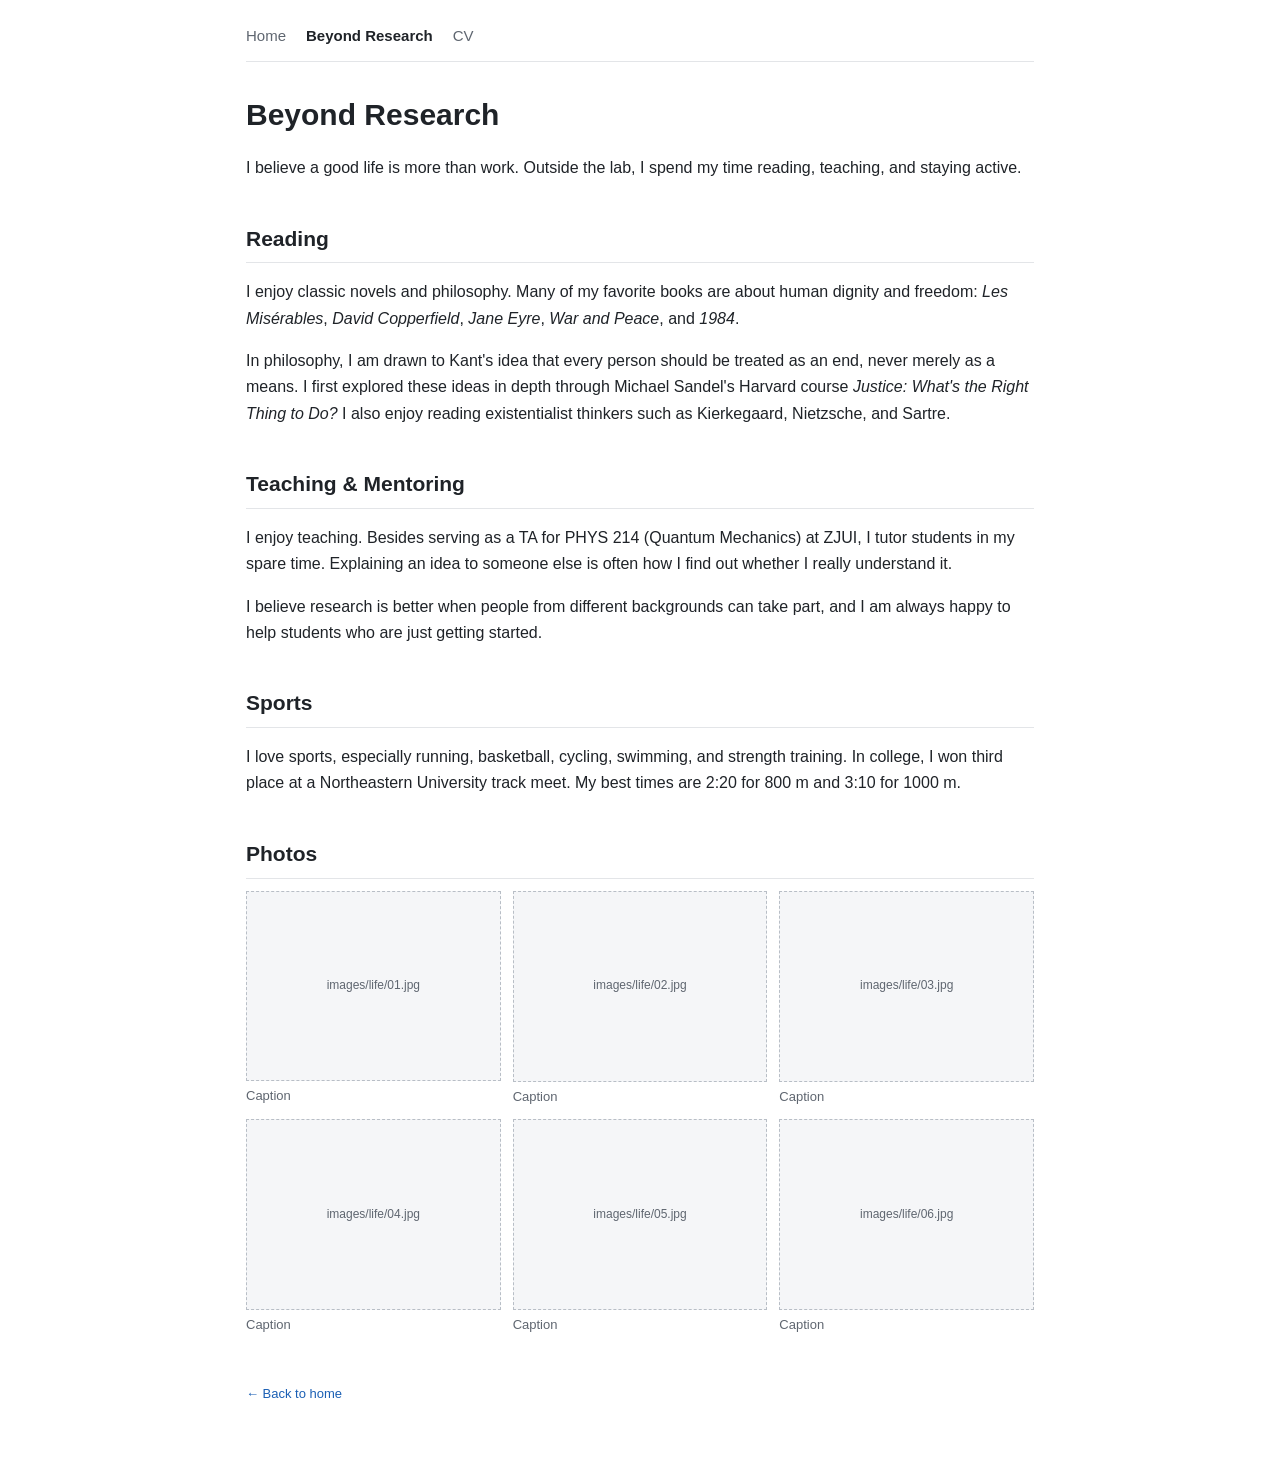
==== life.html @ d7884740 "Add files via upload" ====
<!DOCTYPE html>
<html lang="en">
<head>
<meta charset="utf-8">
<meta name="viewport" content="width=device-width, initial-scale=1">
<meta name="robots" content="noindex, nofollow">
<title>Beyond Research — Jin Liang</title>
<link rel="stylesheet" href="style.css">
</head>
<body>
<main class="page">

  <nav class="nav">
    <a href="index.html">Home</a>
    <a href="life.html" class="active">Beyond Research</a>
    <a href="files/Jin_Liang_CV.pdf">CV</a>
  </nav>

  <h1>Beyond Research</h1>
  <p>
    I believe a good life is more than work. Outside the lab, I spend my time reading,
    teaching, and staying active.
  </p>

  <!-- ===== Reading ===== -->
  <section>
    <h2>Reading</h2>
    <p>
      I enjoy classic novels and philosophy. Many of my favorite books are about human
      dignity and freedom: <em>Les Misérables</em>, <em>David Copperfield</em>,
      <em>Jane Eyre</em>, <em>War and Peace</em>, and <em>1984</em>.
    </p>
    <p>
      In philosophy, I am drawn to Kant's idea that every person should be treated as an
      end, never merely as a means. I first explored these ideas in depth through Michael
      Sandel's Harvard course <em>Justice: What's the Right Thing to Do?</em> I also enjoy
      reading existentialist thinkers such as Kierkegaard, Nietzsche, and Sartre.
    </p>
  </section>

  <!-- ===== Teaching & Mentoring ===== -->
  <section>
    <h2>Teaching &amp; Mentoring</h2>
    <p>
      I enjoy teaching. Besides serving as a TA for PHYS 214 (Quantum Mechanics) at ZJUI,
      I tutor students in my spare time. <!-- Add: subjects, how long, how many students -->
      Explaining an idea to someone else is often how I find out whether I really
      understand it.
    </p>
    <p>
      I believe research is better when people from different backgrounds can take part,
      and I am always happy to help students who are just getting started.
    </p>
  </section>

  <!-- ===== Sports ===== -->
  <section>
    <h2>Sports</h2>
    <p>
      I love sports, especially running, basketball, cycling, swimming, and strength
      training. In college, I won third place at a Northeastern University track meet.
      My best times are 2:20 for 800 m and 3:10 for 1000 m.
    </p>
  </section>

  <!-- ===== Photos ===== -->
  <section>
    <h2>Photos</h2>
    <div class="gallery">
      <figure><img src="images/life/01.jpg" alt=""><figcaption>Caption</figcaption></figure>
      <figure><img src="images/life/02.jpg" alt=""><figcaption>Caption</figcaption></figure>
      <figure><img src="images/life/03.jpg" alt=""><figcaption>Caption</figcaption></figure>
      <figure><img src="images/life/04.jpg" alt=""><figcaption>Caption</figcaption></figure>
      <figure><img src="images/life/05.jpg" alt=""><figcaption>Caption</figcaption></figure>
      <figure><img src="images/life/06.jpg" alt=""><figcaption>Caption</figcaption></figure>
    </div>
  </section>

  <footer>
    <p><a href="index.html">&larr; Back to home</a></p>
  </footer>

</main>
<script src="placeholder.js"></script>
</body>
</html>
---- style.css ----
:root {
  --text: #1f2328;
  --muted: #5f6670;
  --accent: #1a5fb4;
  --line: #e3e5e8;
  --bg: #ffffff;
  --soft: #f5f6f8;
}

* { box-sizing: border-box; }

body {
  margin: 0;
  background: var(--bg);
  color: var(--text);
  font-family: -apple-system, BlinkMacSystemFont, "Segoe UI", Helvetica, Arial, sans-serif;
  font-size: 16px;
  line-height: 1.65;
}

.page {
  max-width: 820px;
  margin: 0 auto;
  padding: 24px 16px 48px;
}

a { color: var(--accent); text-decoration: none; }
a:hover { text-decoration: underline; }

.nav {
  display: flex;
  gap: 20px;
  padding-bottom: 12px;
  margin-bottom: 28px;
  border-bottom: 1px solid var(--line);
  font-size: 15px;
}
.nav a { color: var(--muted); }
.nav a.active { color: var(--text); font-weight: 600; }

h1 { font-size: 30px; margin: 0 0 12px; }
h2 {
  font-size: 21px;
  margin: 40px 0 12px;
  padding-bottom: 6px;
  border-bottom: 1px solid var(--line);
}
h3 { font-size: 17px; margin: 0 0 4px; }

.pronouns { font-size: 17px; font-weight: 400; color: var(--muted); }

.intro {
  display: flex;
  gap: 32px;
  align-items: flex-start;
}
.intro-text { flex: 1; }
.avatar {
  width: 190px;
  height: 190px;
  object-fit: cover;
  border-radius: 50%;
  flex-shrink: 0;
}
.highlight { font-weight: 600; }
.links { font-size: 15px; }

.project {
  display: flex;
  gap: 20px;
  margin-bottom: 28px;
}
.thumb {
  width: 220px;
  height: 140px;
  object-fit: cover;
  border-radius: 6px;
  flex-shrink: 0;
  background: var(--soft);
}
.project-text p { margin: 6px 0 0; }
.meta { color: var(--muted); font-size: 14px; }

.pubs li { margin-bottom: 8px; }

.gallery {
  display: grid;
  grid-template-columns: repeat(3, 1fr);
  gap: 12px;
}
.gallery figure { margin: 0; }
.gallery img {
  width: 100%;
  aspect-ratio: 4 / 3;
  object-fit: cover;
  border-radius: 6px;
  display: block;
  background: var(--soft);
}
.gallery figcaption { font-size: 13px; color: var(--muted); margin-top: 4px; }

.placeholder {
  display: flex;
  align-items: center;
  justify-content: center;
  text-align: center;
  background: var(--soft);
  border: 1px dashed #b8bec6;
  color: var(--muted);
  font-size: 12px;
  padding: 8px;
  word-break: break-all;
}

footer {
  margin-top: 48px;
  color: var(--muted);
  font-size: 13px;
}

@media (max-width: 640px) {
  .intro { flex-direction: column-reverse; align-items: center; }
  .avatar { width: 150px; height: 150px; }
  .project { flex-direction: column; }
  .thumb { width: 100%; height: auto; aspect-ratio: 16 / 9; }
  .gallery { grid-template-columns: repeat(2, 1fr); }
}
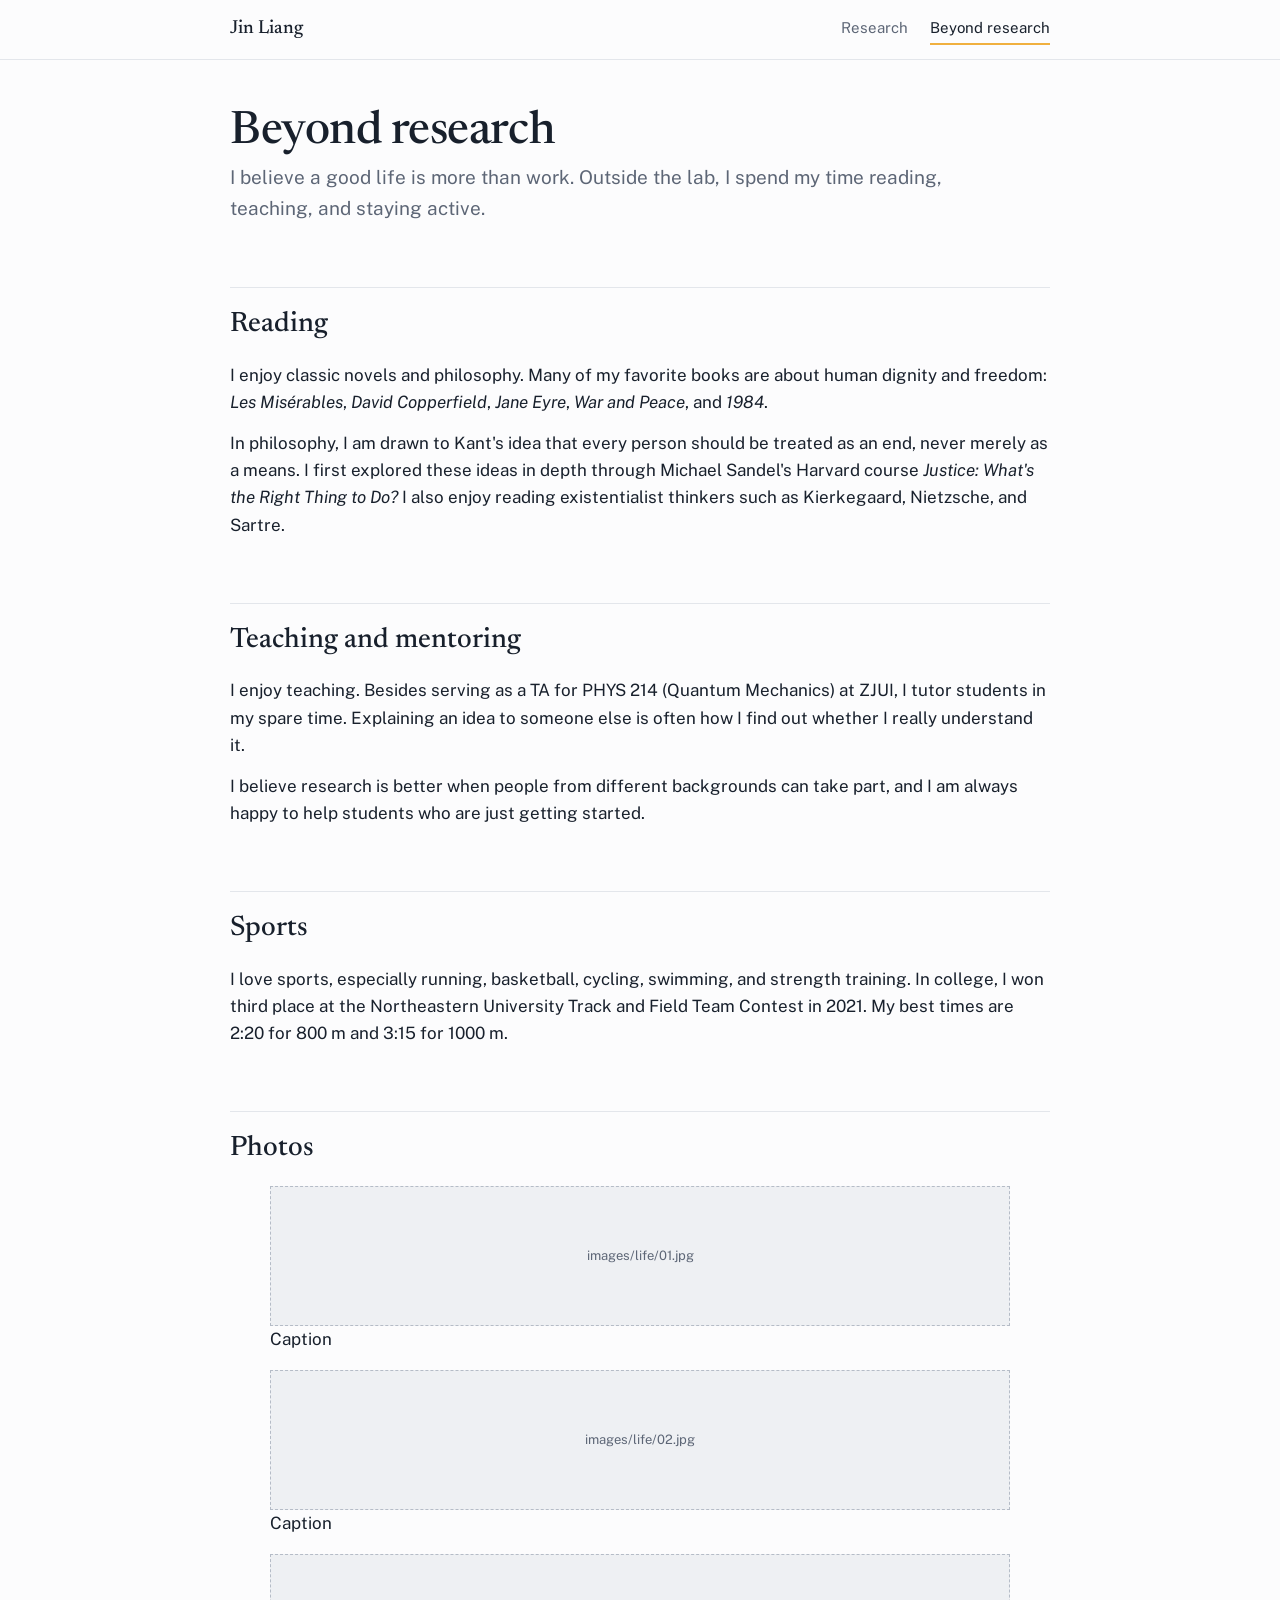
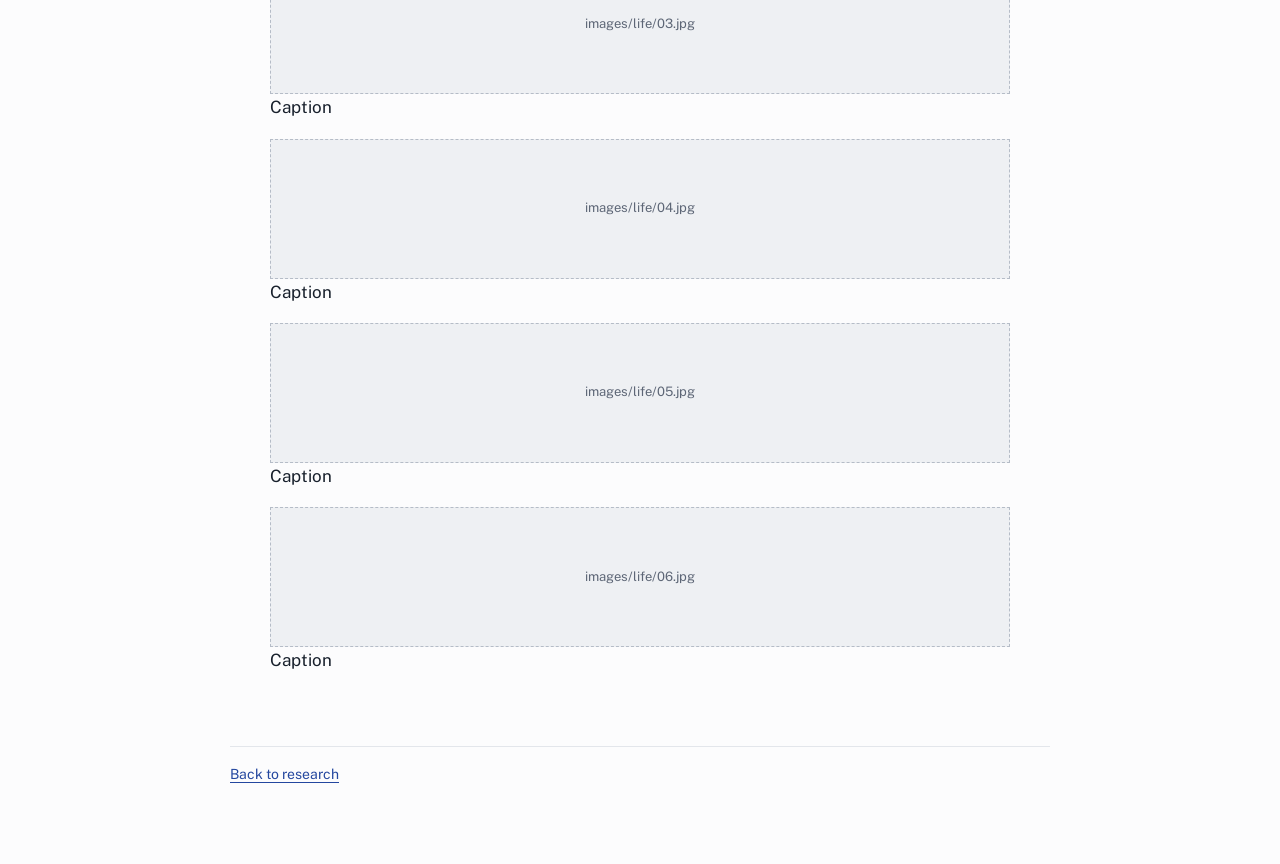
==== commit dff7efed: "Add files via upload" ====
--- a/life.html
+++ b/life.html
@@ -4,20 +4,28 @@
 <meta charset="utf-8">
 <meta name="viewport" content="width=device-width, initial-scale=1">
 <meta name="robots" content="noindex, nofollow">
-<title>Beyond Research — Jin Liang</title>
+<title>Beyond research – Jin Liang</title>
+<link rel="preconnect" href="https://fonts.googleapis.com">
+<link rel="preconnect" href="https://fonts.gstatic.com" crossorigin>
+<link href="https://fonts.googleapis.com/css2?family=Newsreader:opsz,wght@6..72,400;6..72,500;6..72,600&family=Public+Sans:ital,wght@0,400;0,600;1,400&display=swap" rel="stylesheet">
 <link rel="stylesheet" href="style.css">
 </head>
 <body>
+
+<header class="topbar">
+  <div class="topbar-inner">
+    <a class="wordmark" href="index.html">Jin Liang</a>
+    <nav class="nav" aria-label="Main">
+      <a href="index.html">Research</a>
+      <a href="life.html" aria-current="page">Beyond research</a>
+    </nav>
+  </div>
+</header>
+
 <main class="page">
 
-  <nav class="nav">
-    <a href="index.html">Home</a>
-    <a href="life.html" class="active">Beyond Research</a>
-    <a href="files/Jin_Liang_CV.pdf">CV</a>
-  </nav>
-
-  <h1>Beyond Research</h1>
-  <p>
+  <h1>Beyond research</h1>
+  <p class="page-lede">
     I believe a good life is more than work. Outside the lab, I spend my time reading,
     teaching, and staying active.
   </p>
@@ -40,7 +48,7 @@
 
   <!-- ===== Teaching & Mentoring ===== -->
   <section>
-    <h2>Teaching &amp; Mentoring</h2>
+    <h2>Teaching and mentoring</h2>
     <p>
       I enjoy teaching. Besides serving as a TA for PHYS 214 (Quantum Mechanics) at ZJUI,
       I tutor students in my spare time. <!-- Add: subjects, how long, how many students -->
@@ -58,8 +66,8 @@
     <h2>Sports</h2>
     <p>
       I love sports, especially running, basketball, cycling, swimming, and strength
-      training. In college, I won third place at a Northeastern University track meet.
-      My best times are 2:20 for 800 m and 3:10 for 1000 m.
+      training. In college, I won third place at the Northeastern University Track and Field Team Contest in 2021.
+      My best times are 2:20 for 800 m and 3:15 for 1000 m.
     </p>
   </section>
 
@@ -77,7 +85,7 @@
   </section>
 
   <footer>
-    <p><a href="index.html">&larr; Back to home</a></p>
+    <p><a href="index.html">Back to research</a></p>
   </footer>
 
 </main>
--- a/style.css
+++ b/style.css
@@ -1,127 +1,410 @@
+/* Palette: cool paper, night-ink, and one sodium-streetlight amber,
+   taken from the low-light driving footage the page leads with. */
 :root {
-  --text: #1f2328;
-  --muted: #5f6670;
-  --accent: #1a5fb4;
-  --line: #e3e5e8;
-  --bg: #ffffff;
-  --soft: #f5f6f8;
+  --paper: #fcfcfd;
+  --ink: #18202c;
+  --muted: #5d6676;
+  --rule: #e3e6eb;
+  --night: #0e1726;
+  --lamp: #f0b03f;
+  --link: #24479f;
+  --serif: "Newsreader", Georgia, "Times New Roman", serif;
+  --sans: "Public Sans", -apple-system, "Segoe UI", Helvetica, Arial, sans-serif;
 }
 
 * { box-sizing: border-box; }
+
+html { -webkit-text-size-adjust: 100%; }
 
 body {
   margin: 0;
-  background: var(--bg);
-  color: var(--text);
-  font-family: -apple-system, BlinkMacSystemFont, "Segoe UI", Helvetica, Arial, sans-serif;
-  font-size: 16px;
-  line-height: 1.65;
-}
-
+  background: var(--paper);
+  color: var(--ink);
+  font-family: var(--sans);
+  font-size: 17px;
+  line-height: 1.6;
+}
+
+a { color: var(--link); text-decoration: underline; text-decoration-thickness: 1px; text-underline-offset: 3px; }
+a:hover { text-decoration-color: var(--lamp); text-decoration-thickness: 2px; }
+a:focus-visible, video:focus-visible { outline: 2px solid var(--link); outline-offset: 3px; border-radius: 2px; }
+
+/* ---------- Top bar ---------- */
+.topbar { border-bottom: 1px solid var(--rule); }
+.topbar-inner {
+  max-width: 860px;
+  margin: 0 auto;
+  padding: 14px 20px;
+  display: flex;
+  align-items: baseline;
+  justify-content: space-between;
+  gap: 16px;
+}
+.wordmark {
+  font-family: var(--serif);
+  font-size: 19px;
+  font-weight: 500;
+  color: var(--ink);
+  text-decoration: none;
+}
+.nav { display: flex; gap: 22px; font-size: 15px; }
+.nav a { color: var(--muted); text-decoration: none; padding-bottom: 3px; border-bottom: 2px solid transparent; }
+.nav a:hover { color: var(--ink); }
+.nav a[aria-current="page"] { color: var(--ink); border-bottom-color: var(--lamp); }
+
+/* ---------- Page ---------- */
 .page {
-  max-width: 820px;
+  max-width: 860px;
   margin: 0 auto;
-  padding: 24px 16px 48px;
-}
-
-a { color: var(--accent); text-decoration: none; }
-a:hover { text-decoration: underline; }
-
-.nav {
-  display: flex;
+  padding: 48px 20px 64px;
+}
+
+h1, h2, h3 { font-family: var(--serif); font-weight: 500; color: var(--ink); }
+
+h1 {
+  font-size: 46px;
+  line-height: 1.05;
+  letter-spacing: -0.01em;
+  margin: 0 0 6px;
+}
+
+h2 {
+  font-size: 28px;
+  line-height: 1.2;
+  margin: 64px 0 20px;
+  padding-top: 20px;
+  border-top: 1px solid var(--rule);
+}
+
+h3 {
+  font-size: 23px;
+  line-height: 1.25;
+  margin: 0 0 6px;
+}
+
+p { margin: 0 0 14px; }
+
+/* ---------- Intro ---------- */
+.intro {
+  display: grid;
+  grid-template-columns: 1fr 300px;
+  gap: 56px;
+  align-items: center;
+}
+.intro h1 { font-size: 56px; margin-bottom: 10px; }
+.intro-text > p:not(.role):not(.status) { max-width: 52ch; }
+.role {
+  font-size: 20px;
+  color: var(--muted);
+  margin-bottom: 22px;
+  padding-bottom: 18px;
+  border-bottom: 1px solid var(--rule);
+}
+.pronouns {
+  display: inline-block;
+  margin-left: 12px;
+  padding: 1px 12px;
+  border: 1px solid var(--rule);
+  border-radius: 999px;
+  font-family: var(--sans);
+  font-size: 18px;
+  font-weight: 400;
+  line-height: 1.6;
+  letter-spacing: 0;
+  color: var(--muted);
+  white-space: nowrap;
+  vertical-align: middle;
+}
+.status {
+  display: inline-flex;
+  align-items: flex-start;
+  gap: 10px;
+  margin: 6px 0 0;
+  font-weight: 600;
+}
+.lamp {
+  width: 9px;
+  height: 9px;
+  border-radius: 50%;
+  background: var(--lamp);
+  box-shadow: 0 0 0 4px rgba(240, 176, 63, 0.22);
+  flex-shrink: 0;
+  margin-top: 0.6em;
+}
+.avatar {
+  width: 300px;
+  aspect-ratio: 4 / 5;
+  object-fit: cover;
+  object-position: center 35%;
+  display: block;
+  border-radius: 6px;
+  background: var(--rule);
+}
+
+/* ---------- Interests ---------- */
+.interests { margin: 0; }
+.interests > div {
+  display: grid;
+  grid-template-columns: 250px 1fr;
   gap: 20px;
-  padding-bottom: 12px;
-  margin-bottom: 28px;
-  border-bottom: 1px solid var(--line);
+  padding: 10px 0;
+}
+.interests dt { font-weight: 600; }
+.interests dd { margin: 0; color: var(--muted); }
+
+/* ---------- Projects ---------- */
+.project { margin-bottom: 56px; }
+.project:last-child { margin-bottom: 0; }
+
+.meta {
+  display: flex;
+  flex-wrap: wrap;
+  justify-content: space-between;
+  gap: 2px 16px;
+  color: var(--muted);
   font-size: 15px;
-}
-.nav a { color: var(--muted); }
-.nav a.active { color: var(--text); font-weight: 600; }
-
-h1 { font-size: 30px; margin: 0 0 12px; }
-h2 {
-  font-size: 21px;
-  margin: 40px 0 12px;
-  padding-bottom: 6px;
-  border-bottom: 1px solid var(--line);
-}
-h3 { font-size: 17px; margin: 0 0 4px; }
-
-.pronouns { font-size: 17px; font-weight: 400; color: var(--muted); }
-
-.intro {
+  margin-bottom: 16px;
+}
+.meta .date { white-space: nowrap; font-variant-numeric: tabular-nums; }
+
+.demo { margin: 0 0 20px; }
+.demo-frame {
+  position: relative;
+  background: var(--night);
+  border-radius: 6px;
+  overflow: hidden;
+}
+.demo-frame video,
+.demo-frame img {
+  display: block;
+  width: 100%;
+  height: auto;
+}
+.demo-frame.split::after {
+  content: "";
+  position: absolute;
+  top: 0;
+  bottom: 0;
+  left: 50%;
+  width: 2px;
+  margin-left: -1px;
+  background: rgba(255, 255, 255, 0.8);
+  pointer-events: none;
+}
+.demo-label {
+  position: absolute;
+  top: 10px;
+  padding: 3px 9px;
+  border-radius: 3px;
+  background: rgba(14, 23, 38, 0.72);
+  color: #fff;
+  font-size: 13px;
+  font-weight: 600;
+  pointer-events: none;
+}
+.demo-label.left { left: 10px; }
+.demo-label.right { left: calc(50% + 10px); }
+.demo figcaption { font-size: 14px; color: var(--muted); margin-top: 8px; }
+
+.project ul { margin: 0; padding-left: 20px; }
+.project li { margin-bottom: 6px; }
+.project li::marker { color: var(--lamp); }
+
+/* ---------- Publications ---------- */
+.pubs { list-style: none; margin: 0; padding: 0; }
+.pubs li { display: flex; flex-direction: column; gap: 2px; }
+.pub-title { font-family: var(--serif); font-size: 19px; line-height: 1.35; }
+.pub-authors { color: var(--muted); }
+.pub-venue { font-style: italic; color: var(--muted); font-size: 15px; }
+
+ul.plain { margin: 0; padding-left: 20px; }
+
+/* ---------- Beyond research ---------- */
+html { scroll-behavior: smooth; }
+section[id] { scroll-margin-top: 24px; }
+
+.page-lede { font-size: 19px; color: var(--muted); max-width: 60ch; margin-bottom: 8px; }
+
+/* Each hobby is a text-and-photo row; rows alternate sides */
+.story {
+  display: grid;
+  grid-template-columns: 1fr 340px;
+  gap: 36px;
+  align-items: center;
+  margin-top: 44px;
+}
+.story.flip { grid-template-columns: 300px 1fr; }
+.story.flip.wide-figure { grid-template-columns: 380px 1fr; }
+.story.flip .story-photo { order: -1; }
+.story > * { min-width: 0; }
+.story-text h3 { font-size: 22px; margin-bottom: 10px; }
+.story-text p:last-child { margin-bottom: 0; }
+.story-text cite { font-style: italic; }
+
+.story-photo { margin: 0; }
+.story-photo img {
+  display: block;
+  width: 100%;
+  aspect-ratio: 4 / 5;
+  object-fit: cover;
+  border-radius: 4px;
+  background: var(--rule);
+}
+.story-photo figcaption { font-size: 14px; color: var(--muted); margin-top: 6px; }
+/* Book-cover collage: show it whole, on the page background (the PNG is transparent) */
+.story-photo.books img { aspect-ratio: auto; object-fit: contain; background: none; border-radius: 0; }
+/* Drawn illustration: show it whole, no photo crop */
+.story-photo.illustration img { aspect-ratio: auto; object-fit: contain; background: none; }
+
+/* Two course figures side by side on a white card */
+.figure-pair {
+  display: grid;
+  grid-template-columns: 1.45fr 1fr;
+  gap: 20px;
+  align-items: center;
+  padding: 18px;
+  background: #fff;
+  border: 1px solid var(--rule);
+  border-radius: 6px;
+}
+.figure-pair img { display: block; width: 100%; height: auto; }
+
+/* The bookshelf: favorite novels drawn as standing spines (pure CSS, no cover art) */
+.bookshelf-wrap { margin: 0; }
+.bookshelf {
+  list-style: none;
+  margin: 0;
+  padding: 0 10px;
+  height: 330px;
+  display: flex;
+  align-items: flex-end;
+  justify-content: center;
+  gap: 6px;
+}
+.spine {
+  position: relative;
+  display: flex;
+  flex-direction: column;
+  align-items: center;
+  justify-content: space-between;
+  padding: 16px 0 12px;
+  border-radius: 3px 3px 1px 1px;
+  color: #f7f3ea;
+  box-shadow: inset -6px 0 0 rgba(0, 0, 0, 0.14), inset 2px 0 0 rgba(255, 255, 255, 0.12);
+}
+/* two thin bands near the top of each spine, like cloth bindings */
+.spine::before {
+  content: "";
+  position: absolute;
+  left: 0;
+  right: 0;
+  top: 8px;
+  height: 5px;
+  border-top: 1px solid currentColor;
+  border-bottom: 1px solid currentColor;
+  opacity: 0.45;
+}
+.spine cite {
+  writing-mode: vertical-rl;
+  transform: rotate(180deg);
+  font-family: var(--serif);
+  font-style: normal;
+  font-weight: 500;
+  font-size: 17px;
+  letter-spacing: 0.02em;
+  white-space: nowrap;
+  margin-top: 10px;
+}
+.spine span {
+  writing-mode: vertical-rl;
+  transform: rotate(180deg);
+  font-size: 11px;
+  letter-spacing: 0.08em;
+  opacity: 0.8;
+}
+.s1 { width: 52px; height: 300px; background: #1f2f4f; }
+.s2 { width: 60px; height: 322px; background: #7a2f35; }
+.s3 { width: 64px; height: 310px; background: #3b4a3a; }
+.s4 { width: 50px; height: 282px; background: #d8cdb6; color: #2a2620; }
+.s6 { width: 44px; height: 262px; background: #4a5568; }
+.s5 { width: 42px; height: 246px; background: var(--lamp); color: #1d1608; transform: rotate(-6deg); transform-origin: bottom left; margin-left: 10px; }
+.plank {
+  height: 10px;
+  margin: 0 -2px;
+  background: #c9ced6;
+  border-radius: 2px;
+  box-shadow: 0 6px 12px -8px rgba(24, 32, 44, 0.5);
+}
+.bookshelf-wrap figcaption { font-size: 14px; color: var(--muted); margin-top: 10px; }
+
+.times {
   display: flex;
   gap: 32px;
-  align-items: flex-start;
-}
-.intro-text { flex: 1; }
-.avatar {
-  width: 190px;
-  height: 190px;
-  object-fit: cover;
-  border-radius: 50%;
-  flex-shrink: 0;
-}
-.highlight { font-weight: 600; }
-.links { font-size: 15px; }
-
-.project {
-  display: flex;
-  gap: 20px;
-  margin-bottom: 28px;
-}
-.thumb {
-  width: 220px;
-  height: 140px;
-  object-fit: cover;
-  border-radius: 6px;
-  flex-shrink: 0;
-  background: var(--soft);
-}
-.project-text p { margin: 6px 0 0; }
-.meta { color: var(--muted); font-size: 14px; }
-
-.pubs li { margin-bottom: 8px; }
-
-.gallery {
-  display: grid;
-  grid-template-columns: repeat(3, 1fr);
-  gap: 12px;
-}
-.gallery figure { margin: 0; }
-.gallery img {
-  width: 100%;
-  aspect-ratio: 4 / 3;
-  object-fit: cover;
-  border-radius: 6px;
-  display: block;
-  background: var(--soft);
-}
-.gallery figcaption { font-size: 13px; color: var(--muted); margin-top: 4px; }
-
+  margin: 18px 0 0;
+}
+.times div { display: flex; flex-direction: column-reverse; }
+.times dt { font-size: 14px; color: var(--muted); }
+.times dd {
+  margin: 0;
+  font-family: var(--serif);
+  font-size: 36px;
+  line-height: 1.1;
+  font-variant-numeric: tabular-nums;
+}
+
+/* ---------- Footer ---------- */
+footer {
+  margin-top: 72px;
+  padding-top: 16px;
+  border-top: 1px solid var(--rule);
+  color: var(--muted);
+  font-size: 14px;
+}
+
+/* ---------- Placeholders for missing media ---------- */
 .placeholder {
   display: flex;
   align-items: center;
   justify-content: center;
   text-align: center;
-  background: var(--soft);
-  border: 1px dashed #b8bec6;
-  color: var(--muted);
-  font-size: 12px;
-  padding: 8px;
-  word-break: break-all;
-}
-
-footer {
-  margin-top: 48px;
+  min-height: 140px;
+  padding: 12px;
+  background: #eef0f3;
+  border: 1px dashed #b5bcc7;
   color: var(--muted);
   font-size: 13px;
-}
-
-@media (max-width: 640px) {
-  .intro { flex-direction: column-reverse; align-items: center; }
-  .avatar { width: 150px; height: 150px; }
-  .project { flex-direction: column; }
-  .thumb { width: 100%; height: auto; aspect-ratio: 16 / 9; }
-  .gallery { grid-template-columns: repeat(2, 1fr); }
-}
+  word-break: break-all;
+}
+.demo-frame .placeholder { aspect-ratio: 16 / 9; border: 0; background: #1c2638; color: #9aa6ba; }
+.avatar.placeholder { width: 300px; aspect-ratio: 4 / 5; border-radius: 6px; }
+.story-photo .placeholder { aspect-ratio: 4 / 5; border-radius: 4px; }
+
+/* ---------- Small screens ---------- */
+@media (max-width: 680px) {
+  body { font-size: 16px; }
+  .page { padding-top: 32px; }
+  h1 { font-size: 38px; }
+  h2 { font-size: 25px; margin-top: 48px; }
+  h3 { font-size: 21px; }
+  .intro { grid-template-columns: 1fr; gap: 24px; }
+  .intro h1 { font-size: 42px; }
+  .avatar, .avatar.placeholder { width: 100%; max-width: 320px; order: -1; }
+  .interests > div { grid-template-columns: 1fr; gap: 2px; }
+  .story, .story.flip, .story.flip.wide-figure { grid-template-columns: 1fr; gap: 16px; margin-top: 36px; }
+  .story.flip .story-photo { order: 0; }
+  .story-photo img, .story-photo .placeholder { aspect-ratio: 4 / 3; }
+  .story-photo.books img, .story-photo.illustration img { aspect-ratio: auto; }
+  .story-photo.illustration { max-width: 100%; }
+  .figure-pair { grid-template-columns: 1fr; }
+  .bookshelf { height: 290px; }
+  .s1 { height: 270px; } .s2 { height: 292px; } .s3 { height: 280px; } .s4 { height: 254px; } .s6 { height: 236px; } .s5 { height: 222px; }
+  .spine cite { font-size: 14px; }
+  .bookshelf { gap: 4px; padding: 0 4px; }
+  .s1 { width: 44px; } .s2 { width: 50px; } .s3 { width: 52px; } .s4 { width: 42px; } .s6 { width: 38px; } .s5 { width: 36px; margin-left: 8px; }
+  .nav { gap: 14px; font-size: 14px; }
+  .topbar-inner { flex-wrap: wrap; }
+}
+
+@media (prefers-reduced-motion: reduce) {
+  html { scroll-behavior: auto; }
+}
